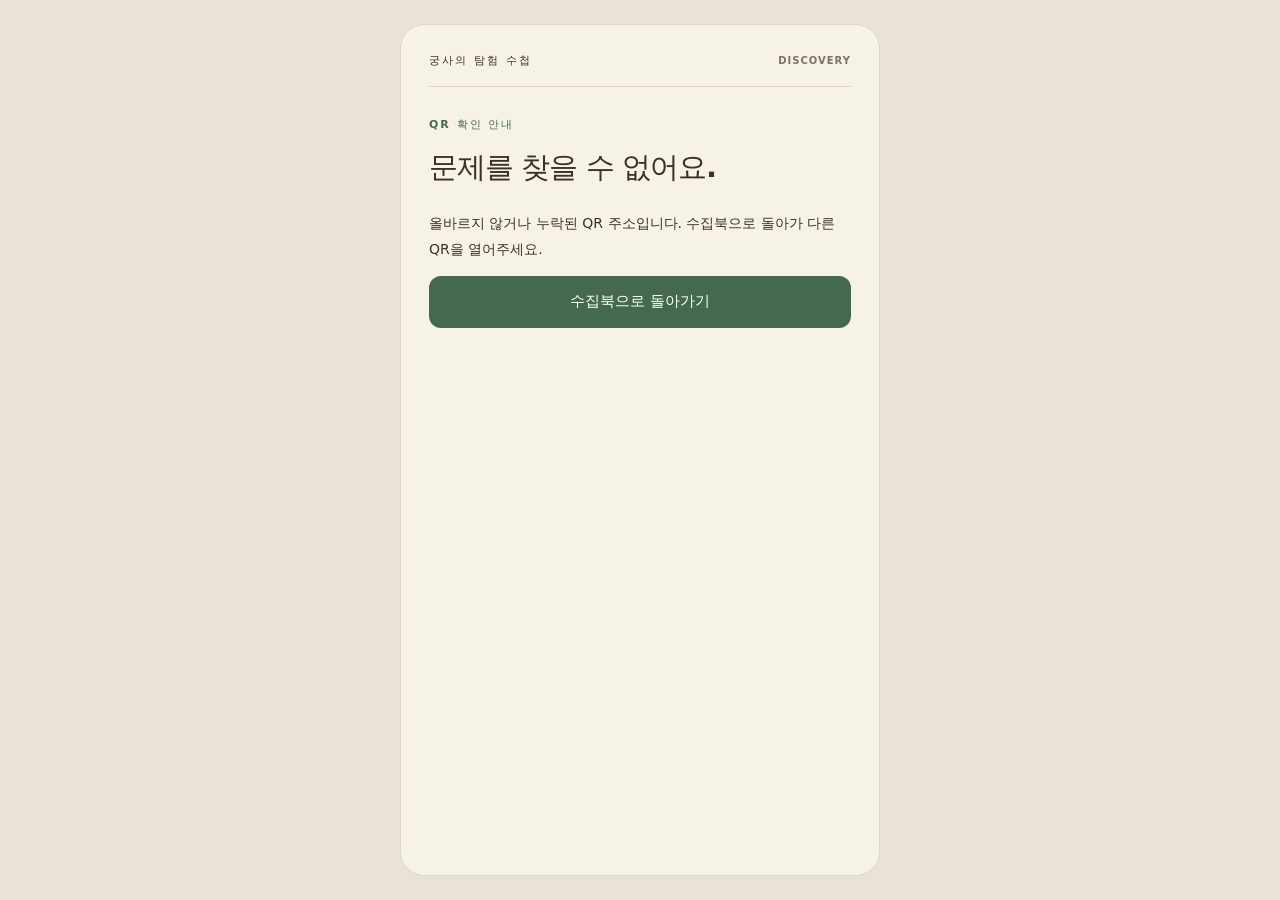
==== quiz.html @ 94a9dfe2 "Add files via upload" ====
<!doctype html>
<html lang="ko"><head><meta charset="utf-8"><meta name="viewport" content="width=device-width, initial-scale=1"><title>QR 문제 풀기 · 궁사의 탐험 수첩</title><link rel="stylesheet" href="css/style.css"><script defer src="js/data.js"></script><script defer src="js/storage.js"></script><script defer src="js/quiz.js"></script></head>
<body><main class="app"><header class="masthead"><span>궁사의 탐험 수첩</span><span class="edition">DISCOVERY</span></header><section id="quiz-content"><p class="eyebrow" id="quiz-code">QR · 탐험 문제</p><h1>조각을 찾았어요!</h1><p class="muted">문제를 풀면 수집북에 새 조각이 채워집니다.</p><div class="quiz-card"><p class="reward-label">획득 가능한 아이템</p><h2 id="quiz-item"></h2><form id="answer-form"><p id="question" class="question"></p><label for="answer">정답을 입력하세요</label><input id="answer" name="answer" type="text" inputmode="numeric" autocomplete="off" required placeholder="숫자 입력" aria-describedby="question"><button class="button" type="submit">정답 확인</button><p id="save-error" class="error-text" role="alert"></p></form><div id="feedback" class="feedback" role="status" aria-live="polite" hidden><span id="feedback-icon" class="feedback-icon" aria-hidden="true"></span><h2 id="feedback-title"></h2><p id="feedback-description"></p><div id="reward" class="reward" hidden><img id="reward-image" alt=""><strong id="reward-name"></strong></div><button id="retry" class="button" type="button" hidden>다시 시도</button></div></div><a id="return-link" class="button secondary" href="collection.html">수집북으로 돌아가기</a><p class="footnote">틀려도 괜찮아요. 몇 번이든 다시 도전할 수 있어요.</p></section><section id="invalid-quiz" hidden><p class="eyebrow">QR 확인 안내</p><h1>문제를 찾을 수 없어요.</h1><p>올바르지 않거나 누락된 QR 주소입니다. 수집북으로 돌아가 다른 QR을 열어주세요.</p><a class="button" href="collection.html">수집북으로 돌아가기</a></section></main></body></html>
---- css/style.css ----
:root{color-scheme:light;--paper:#f7f2e8;--ink:#3f3026;--muted:#807260;--green:#45694f;--line:#ded5c5;--gold:#b58343;font-family:system-ui,-apple-system,'Segoe UI',sans-serif;color:var(--ink);background:#e9e3d7;font-synthesis:none}*{box-sizing:border-box}body{margin:0}button,input,a{-webkit-tap-highlight-color:transparent}button,input{font:inherit}button,a{touch-action:manipulation}button{cursor:pointer}a{color:inherit}button:focus-visible,a:focus-visible,input:focus-visible{outline:3px solid #b17a34;outline-offset:4px}[hidden]{display:none!important}.app{max-width:480px;min-height:100svh;margin:auto;padding:24px 22px 32px;background:var(--paper)}.masthead{display:flex;align-items:center;justify-content:space-between;font-size:11px;font-weight:750;letter-spacing:2px;padding-bottom:18px;border-bottom:1px solid var(--line)}.edition{color:var(--muted);font-size:10px;letter-spacing:1px}.eyebrow{font-size:11px;letter-spacing:2px;font-weight:800;color:var(--green);margin:28px 0 12px}h1,h2,p{margin-top:0}h1{font-size:29px;line-height:1.4;letter-spacing:-1.2px;word-break:keep-all}h2{font-size:18px;letter-spacing:-.4px}p{font-size:14px;line-height:1.8;word-break:keep-all}.muted{color:var(--muted)}.hero-art{position:relative;margin:24px 0;border:1px solid var(--line);border-radius:100px 100px 20px 20px;background:#eee6d6;overflow:hidden;text-align:center}.hero-art img{display:block;width:100%;height:230px;object-fit:contain;padding:15px}.art-caption{font-size:10px;letter-spacing:2px;color:var(--muted);margin:0 0 18px}.button{display:flex;align-items:center;justify-content:center;min-height:52px;width:100%;border:1px solid transparent;border-radius:12px;background:var(--green);color:white;font-weight:750;font-size:15px;text-decoration:none;padding:14px 16px;text-align:center}.button.secondary{background:transparent;color:var(--ink);border-color:var(--line);margin-top:12px}.goal{display:flex;align-items:center;gap:14px;border-top:1px solid var(--line);padding:18px 0;margin-top:20px}.goal-number{font-family:Georgia,serif;font-size:35px;color:var(--gold)}.goal p{margin:0}.footnote{font-size:11px;text-align:center;color:var(--muted);margin:18px 0 0}.page-top{margin:26px 0 22px}.page-top h1{font-size:26px;margin-bottom:8px}.progress-block{background:#eee8dc;padding:16px;border-radius:14px;margin-bottom:28px}.progress-label{display:flex;justify-content:space-between;align-items:center;font-size:13px;font-weight:750;margin-bottom:10px}.small-tag{font-size:10px;color:var(--muted);font-weight:500}progress{display:block;width:100%;height:7px;appearance:none;border:0;border-radius:10px;overflow:hidden;background:#dcd5c6}progress::-webkit-progress-bar{background:#dcd5c6}progress::-webkit-progress-value{background:var(--green);border-radius:10px}progress::-moz-progress-bar{background:var(--green)}.section-heading{display:flex;align-items:center;gap:10px;margin:25px 0 13px}.section-heading h2{margin:0}.section-heading span{color:var(--muted);font-size:11px}.item-grid{display:grid;grid-template-columns:repeat(2,minmax(0,1fr));gap:12px}.item-card{position:relative;display:flex;flex-direction:column;align-items:center;min-height:170px;padding:14px 10px;background:#fffdf7;border:1px solid var(--line);border-radius:15px;box-shadow:0 3px 8px #47372305;color:var(--ink)}.item-card img{width:100%;height:95px;object-fit:contain;margin-bottom:9px}.item-card.locked img{filter:grayscale(1);opacity:.35}.item-card.owned{border-color:#9bae91;background:#f4f7ed}.item-card strong{font-size:14px}.item-status{font-size:11px;color:var(--muted);margin-top:5px}.owned .item-status{color:var(--green)}.dev-test-menu{border-top:1px dashed #c8baa5;margin-top:32px;padding-top:20px}.dev-test-menu h2{font-size:13px}.dev-test-menu p{font-size:11px;color:var(--muted)}#dev-links{display:flex;flex-wrap:wrap;gap:8px}#dev-links a{font-size:12px;text-decoration:none;padding:12px;background:#ece5d9;border-radius:8px;min-height:44px}.back-link{display:inline-flex;align-items:center;min-height:44px;font-size:13px;text-decoration:none}.quiz-card{background:#fffdf7;border:1px solid var(--line);border-radius:20px;padding:26px 20px;margin:20px 0;text-align:center}.reward-label{font-size:12px;color:var(--muted);margin-bottom:5px}.question{font-family:Georgia,serif;font-size:34px;margin:30px 0;letter-spacing:1px}label{display:block;text-align:left;font-size:12px;margin-bottom:8px}input{width:100%;min-height:54px;border:1px solid #cabeab;border-radius:10px;background:white;padding:12px;font-size:20px;color:var(--ink);margin-bottom:12px}.feedback{text-align:center;padding-top:12px}.feedback-icon{display:grid;place-items:center;width:62px;height:62px;margin:10px auto 18px;border-radius:50%;font-size:32px;background:#e2ebde;color:var(--green)}.error .feedback-icon{background:#f5e3d9;color:#a45136}.feedback h2{font-size:21px}.feedback p{font-size:13px}.reward img{width:150px;height:120px;object-fit:contain}.reward strong{display:block;margin:8px 0 20px}.error-text{color:#a45136;font-size:12px}.complete{text-align:center}.complete .eyebrow{margin-top:36px}.complete h1{font-size:34px}.stamp{display:inline-block;border:2px solid var(--green);border-radius:50%;padding:16px 10px;color:var(--green);font-size:11px;font-weight:800;transform:rotate(-10deg);margin-top:30px}.complete .hero-art{border-radius:20px}.complete .hero-art img{height:260px}dialog{width:calc(100% - 32px);max-width:420px;border:1px solid var(--line);border-radius:22px;padding:28px;color:var(--ink);background:var(--paper);box-shadow:0 20px 80px #241a1940}dialog::backdrop{background:#2d251d80}dialog h2{font-size:23px}#hint-area{padding:18px;background:#ece5d7;border-radius:12px;margin:18px 0}#hint-area h3{font-size:12px;color:var(--green);margin-top:0}#hint-area p{margin:0}@media(min-width:600px){.app{margin:24px auto;min-height:calc(100svh - 48px);border:1px solid var(--line);border-radius:24px;padding:28px}}@media(prefers-reduced-motion:no-preference){.item-card{transition:transform .15s}.item-card:active{transform:scale(.97)}}
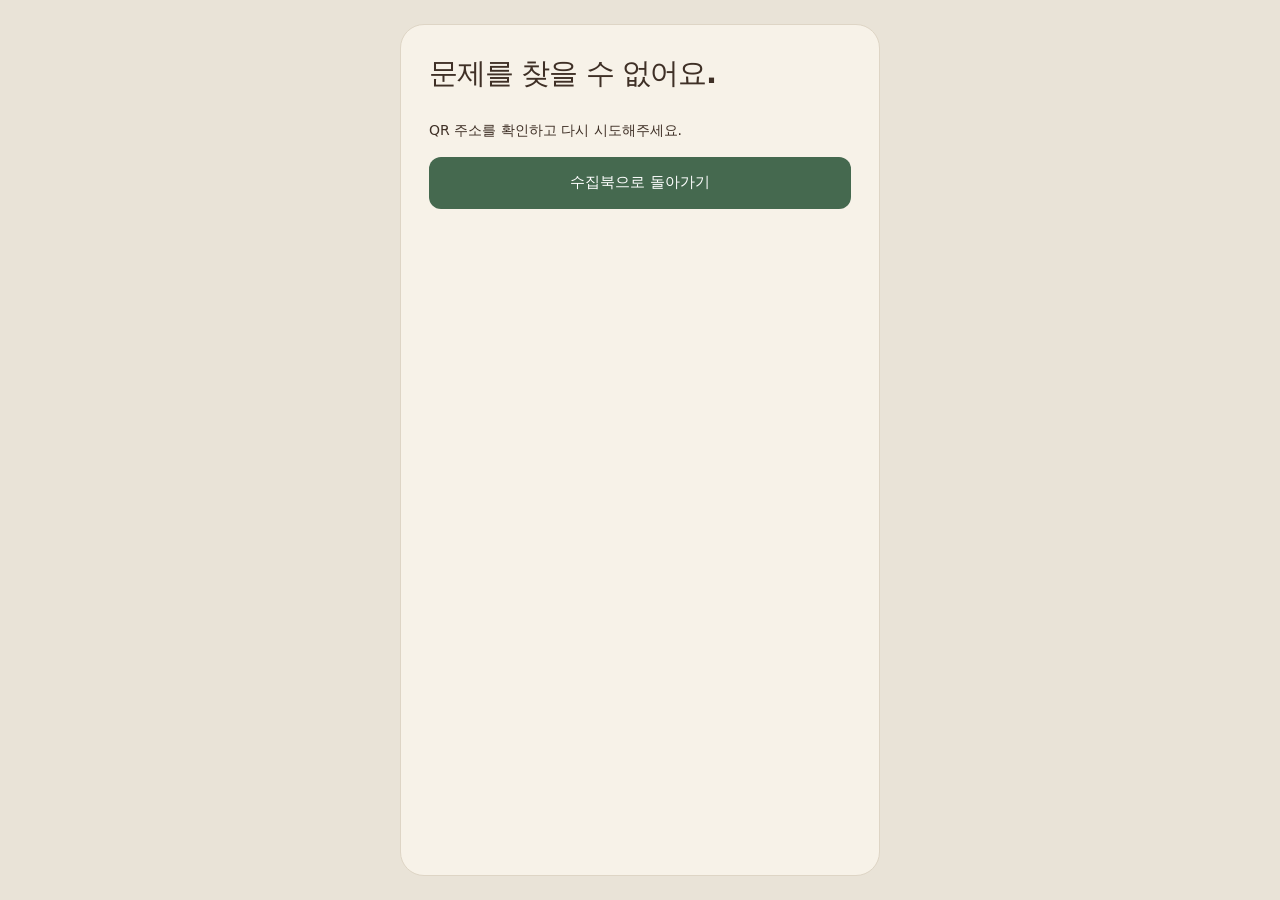
==== commit 118e45bb: "아이템 획득 창 추가" ====
--- a/quiz.html
+++ b/quiz.html
@@ -1,3 +1 @@
-<!doctype html>
-<html lang="ko"><head><meta charset="utf-8"><meta name="viewport" content="width=device-width, initial-scale=1"><title>QR 문제 풀기 · 궁사의 탐험 수첩</title><link rel="stylesheet" href="css/style.css"><script defer src="js/data.js"></script><script defer src="js/storage.js"></script><script defer src="js/quiz.js"></script></head>
-<body><main class="app"><header class="masthead"><span>궁사의 탐험 수첩</span><span class="edition">DISCOVERY</span></header><section id="quiz-content"><p class="eyebrow" id="quiz-code">QR · 탐험 문제</p><h1>조각을 찾았어요!</h1><p class="muted">문제를 풀면 수집북에 새 조각이 채워집니다.</p><div class="quiz-card"><p class="reward-label">획득 가능한 아이템</p><h2 id="quiz-item"></h2><form id="answer-form"><p id="question" class="question"></p><label for="answer">정답을 입력하세요</label><input id="answer" name="answer" type="text" inputmode="numeric" autocomplete="off" required placeholder="숫자 입력" aria-describedby="question"><button class="button" type="submit">정답 확인</button><p id="save-error" class="error-text" role="alert"></p></form><div id="feedback" class="feedback" role="status" aria-live="polite" hidden><span id="feedback-icon" class="feedback-icon" aria-hidden="true"></span><h2 id="feedback-title"></h2><p id="feedback-description"></p><div id="reward" class="reward" hidden><img id="reward-image" alt=""><strong id="reward-name"></strong></div><button id="retry" class="button" type="button" hidden>다시 시도</button></div></div><a id="return-link" class="button secondary" href="collection.html">수집북으로 돌아가기</a><p class="footnote">틀려도 괜찮아요. 몇 번이든 다시 도전할 수 있어요.</p></section><section id="invalid-quiz" hidden><p class="eyebrow">QR 확인 안내</p><h1>문제를 찾을 수 없어요.</h1><p>올바르지 않거나 누락된 QR 주소입니다. 수집북으로 돌아가 다른 QR을 열어주세요.</p><a class="button" href="collection.html">수집북으로 돌아가기</a></section></main></body></html>
+<!doctype html><html lang="ko"><head><meta charset="utf-8"><meta name="viewport" content="width=device-width,initial-scale=1"><title>박물관 퀴즈로 이동</title><link rel="stylesheet" href="css/style.css"><script defer src="js/data.js"></script><script defer src="js/quiz.js"></script></head><body><main class="app"><section id="invalid-quiz" hidden><h1>문제를 찾을 수 없어요.</h1><p>QR 주소를 확인하고 다시 시도해주세요.</p></section><a class="button" href="collection.html">수집북으로 돌아가기</a></main></body></html>
--- a/css/style.css
+++ b/css/style.css
@@ -1 +1,3 @@
 :root{color-scheme:light;--paper:#f7f2e8;--ink:#3f3026;--muted:#807260;--green:#45694f;--line:#ded5c5;--gold:#b58343;font-family:system-ui,-apple-system,'Segoe UI',sans-serif;color:var(--ink);background:#e9e3d7;font-synthesis:none}*{box-sizing:border-box}body{margin:0}button,input,a{-webkit-tap-highlight-color:transparent}button,input{font:inherit}button,a{touch-action:manipulation}button{cursor:pointer}a{color:inherit}button:focus-visible,a:focus-visible,input:focus-visible{outline:3px solid #b17a34;outline-offset:4px}[hidden]{display:none!important}.app{max-width:480px;min-height:100svh;margin:auto;padding:24px 22px 32px;background:var(--paper)}.masthead{display:flex;align-items:center;justify-content:space-between;font-size:11px;font-weight:750;letter-spacing:2px;padding-bottom:18px;border-bottom:1px solid var(--line)}.edition{color:var(--muted);font-size:10px;letter-spacing:1px}.eyebrow{font-size:11px;letter-spacing:2px;font-weight:800;color:var(--green);margin:28px 0 12px}h1,h2,p{margin-top:0}h1{font-size:29px;line-height:1.4;letter-spacing:-1.2px;word-break:keep-all}h2{font-size:18px;letter-spacing:-.4px}p{font-size:14px;line-height:1.8;word-break:keep-all}.muted{color:var(--muted)}.hero-art{position:relative;margin:24px 0;border:1px solid var(--line);border-radius:100px 100px 20px 20px;background:#eee6d6;overflow:hidden;text-align:center}.hero-art img{display:block;width:100%;height:230px;object-fit:contain;padding:15px}.art-caption{font-size:10px;letter-spacing:2px;color:var(--muted);margin:0 0 18px}.button{display:flex;align-items:center;justify-content:center;min-height:52px;width:100%;border:1px solid transparent;border-radius:12px;background:var(--green);color:white;font-weight:750;font-size:15px;text-decoration:none;padding:14px 16px;text-align:center}.button.secondary{background:transparent;color:var(--ink);border-color:var(--line);margin-top:12px}.goal{display:flex;align-items:center;gap:14px;border-top:1px solid var(--line);padding:18px 0;margin-top:20px}.goal-number{font-family:Georgia,serif;font-size:35px;color:var(--gold)}.goal p{margin:0}.footnote{font-size:11px;text-align:center;color:var(--muted);margin:18px 0 0}.page-top{margin:26px 0 22px}.page-top h1{font-size:26px;margin-bottom:8px}.progress-block{background:#eee8dc;padding:16px;border-radius:14px;margin-bottom:28px}.progress-label{display:flex;justify-content:space-between;align-items:center;font-size:13px;font-weight:750;margin-bottom:10px}.small-tag{font-size:10px;color:var(--muted);font-weight:500}progress{display:block;width:100%;height:7px;appearance:none;border:0;border-radius:10px;overflow:hidden;background:#dcd5c6}progress::-webkit-progress-bar{background:#dcd5c6}progress::-webkit-progress-value{background:var(--green);border-radius:10px}progress::-moz-progress-bar{background:var(--green)}.section-heading{display:flex;align-items:center;gap:10px;margin:25px 0 13px}.section-heading h2{margin:0}.section-heading span{color:var(--muted);font-size:11px}.item-grid{display:grid;grid-template-columns:repeat(2,minmax(0,1fr));gap:12px}.item-card{position:relative;display:flex;flex-direction:column;align-items:center;min-height:170px;padding:14px 10px;background:#fffdf7;border:1px solid var(--line);border-radius:15px;box-shadow:0 3px 8px #47372305;color:var(--ink)}.item-card img{width:100%;height:95px;object-fit:contain;margin-bottom:9px}.item-card.locked img{filter:grayscale(1);opacity:.35}.item-card.owned{border-color:#9bae91;background:#f4f7ed}.item-card strong{font-size:14px}.item-status{font-size:11px;color:var(--muted);margin-top:5px}.owned .item-status{color:var(--green)}.dev-test-menu{border-top:1px dashed #c8baa5;margin-top:32px;padding-top:20px}.dev-test-menu h2{font-size:13px}.dev-test-menu p{font-size:11px;color:var(--muted)}#dev-links{display:flex;flex-wrap:wrap;gap:8px}#dev-links a{font-size:12px;text-decoration:none;padding:12px;background:#ece5d9;border-radius:8px;min-height:44px}.back-link{display:inline-flex;align-items:center;min-height:44px;font-size:13px;text-decoration:none}.quiz-card{background:#fffdf7;border:1px solid var(--line);border-radius:20px;padding:26px 20px;margin:20px 0;text-align:center}.reward-label{font-size:12px;color:var(--muted);margin-bottom:5px}.question{font-family:Georgia,serif;font-size:34px;margin:30px 0;letter-spacing:1px}label{display:block;text-align:left;font-size:12px;margin-bottom:8px}input{width:100%;min-height:54px;border:1px solid #cabeab;border-radius:10px;background:white;padding:12px;font-size:20px;color:var(--ink);margin-bottom:12px}.feedback{text-align:center;padding-top:12px}.feedback-icon{display:grid;place-items:center;width:62px;height:62px;margin:10px auto 18px;border-radius:50%;font-size:32px;background:#e2ebde;color:var(--green)}.error .feedback-icon{background:#f5e3d9;color:#a45136}.feedback h2{font-size:21px}.feedback p{font-size:13px}.reward img{width:150px;height:120px;object-fit:contain}.reward strong{display:block;margin:8px 0 20px}.error-text{color:#a45136;font-size:12px}.complete{text-align:center}.complete .eyebrow{margin-top:36px}.complete h1{font-size:34px}.stamp{display:inline-block;border:2px solid var(--green);border-radius:50%;padding:16px 10px;color:var(--green);font-size:11px;font-weight:800;transform:rotate(-10deg);margin-top:30px}.complete .hero-art{border-radius:20px}.complete .hero-art img{height:260px}dialog{width:calc(100% - 32px);max-width:420px;border:1px solid var(--line);border-radius:22px;padding:28px;color:var(--ink);background:var(--paper);box-shadow:0 20px 80px #241a1940}dialog::backdrop{background:#2d251d80}dialog h2{font-size:23px}#hint-area{padding:18px;background:#ece5d7;border-radius:12px;margin:18px 0}#hint-area h3{font-size:12px;color:var(--green);margin-top:0}#hint-area p{margin:0}@media(min-width:600px){.app{margin:24px auto;min-height:calc(100svh - 48px);border:1px solid var(--line);border-radius:24px;padding:28px}}@media(prefers-reduced-motion:no-preference){.item-card{transition:transform .15s}.item-card:active{transform:scale(.97)}}
+
+.scan-entry{border-top:1px dashed #c8baa5;margin-top:32px;padding-top:22px}.scan-entry p{font-size:13px}#scanner-dialog{max-height:calc(100dvh - 32px);overflow-y:auto}#camera-panel{margin-top:20px}#camera-preview{display:block;width:100%;aspect-ratio:3/4;max-height:42dvh;object-fit:cover;background:#282721;border-radius:14px}#camera-status{font-size:13px;margin:12px 0}.button:disabled{opacity:.6;cursor:wait}#qr-test-panel h3{font-size:14px;margin-top:0}
